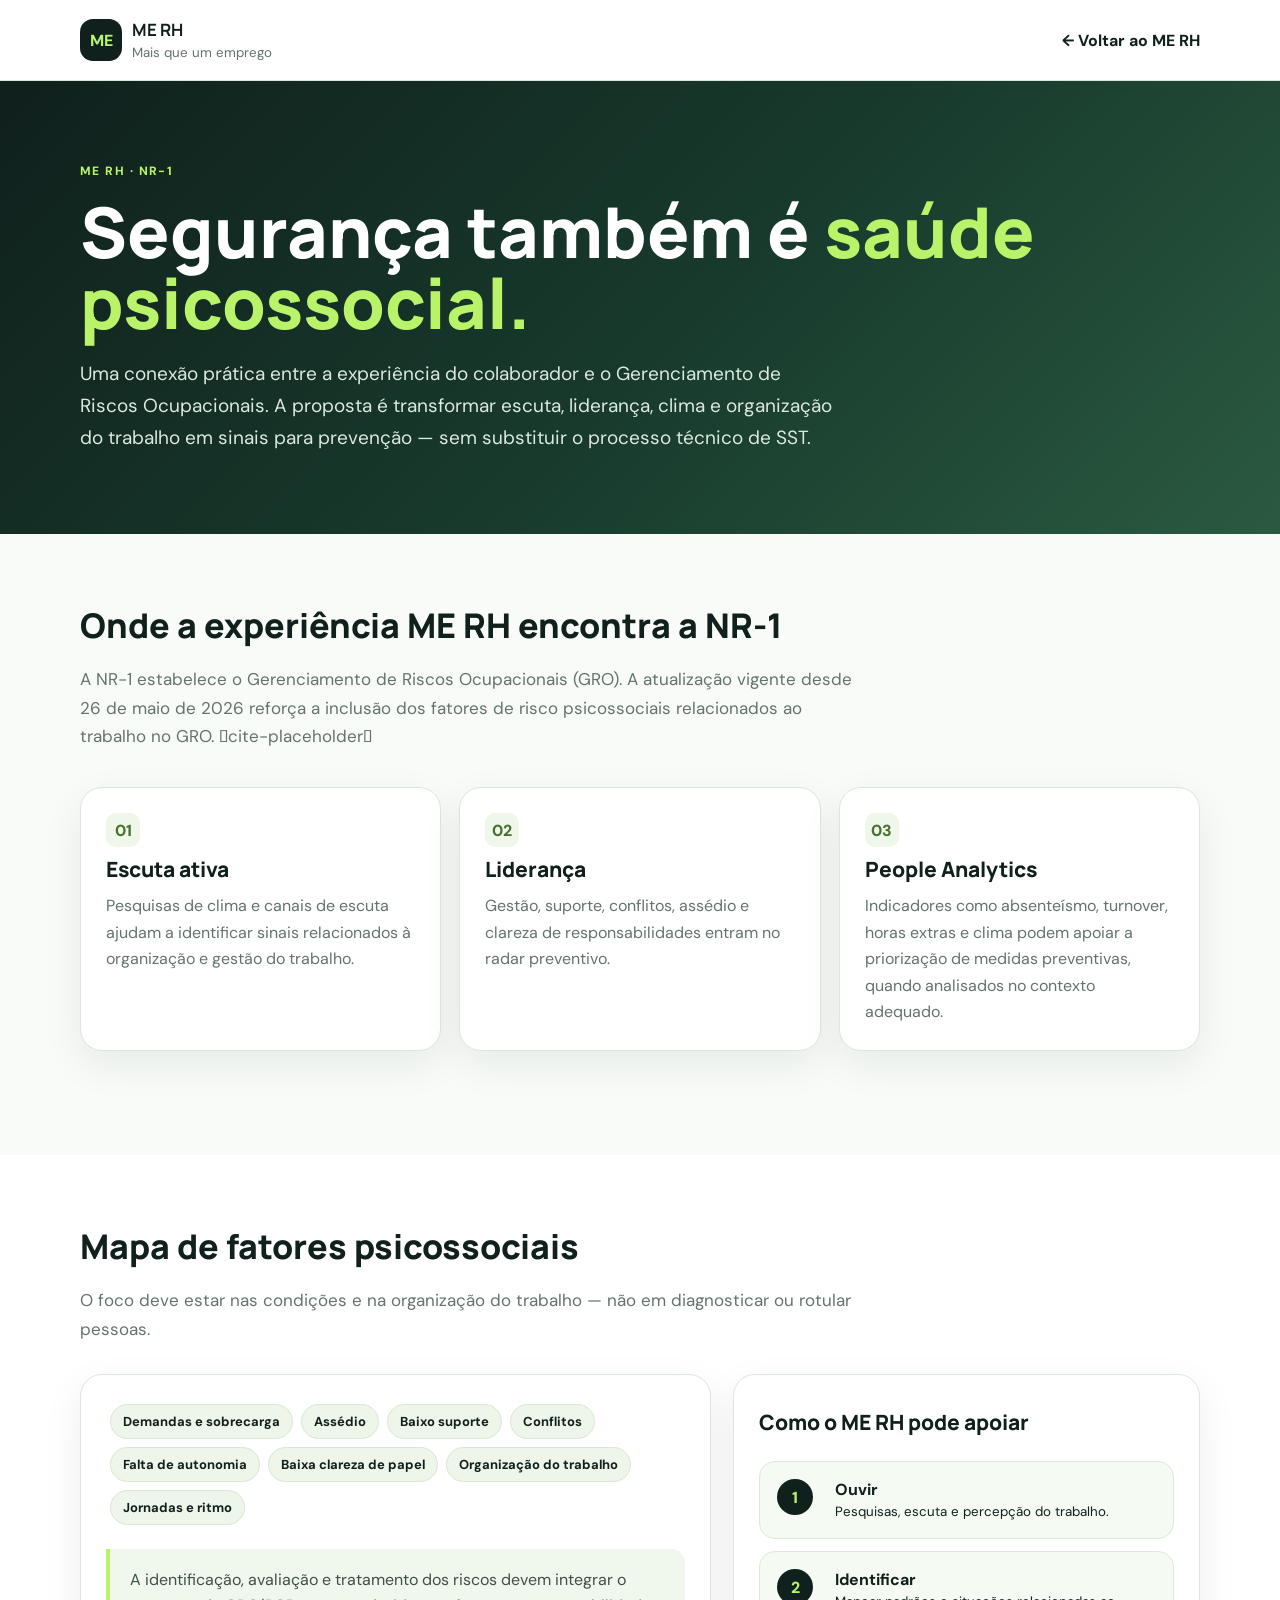
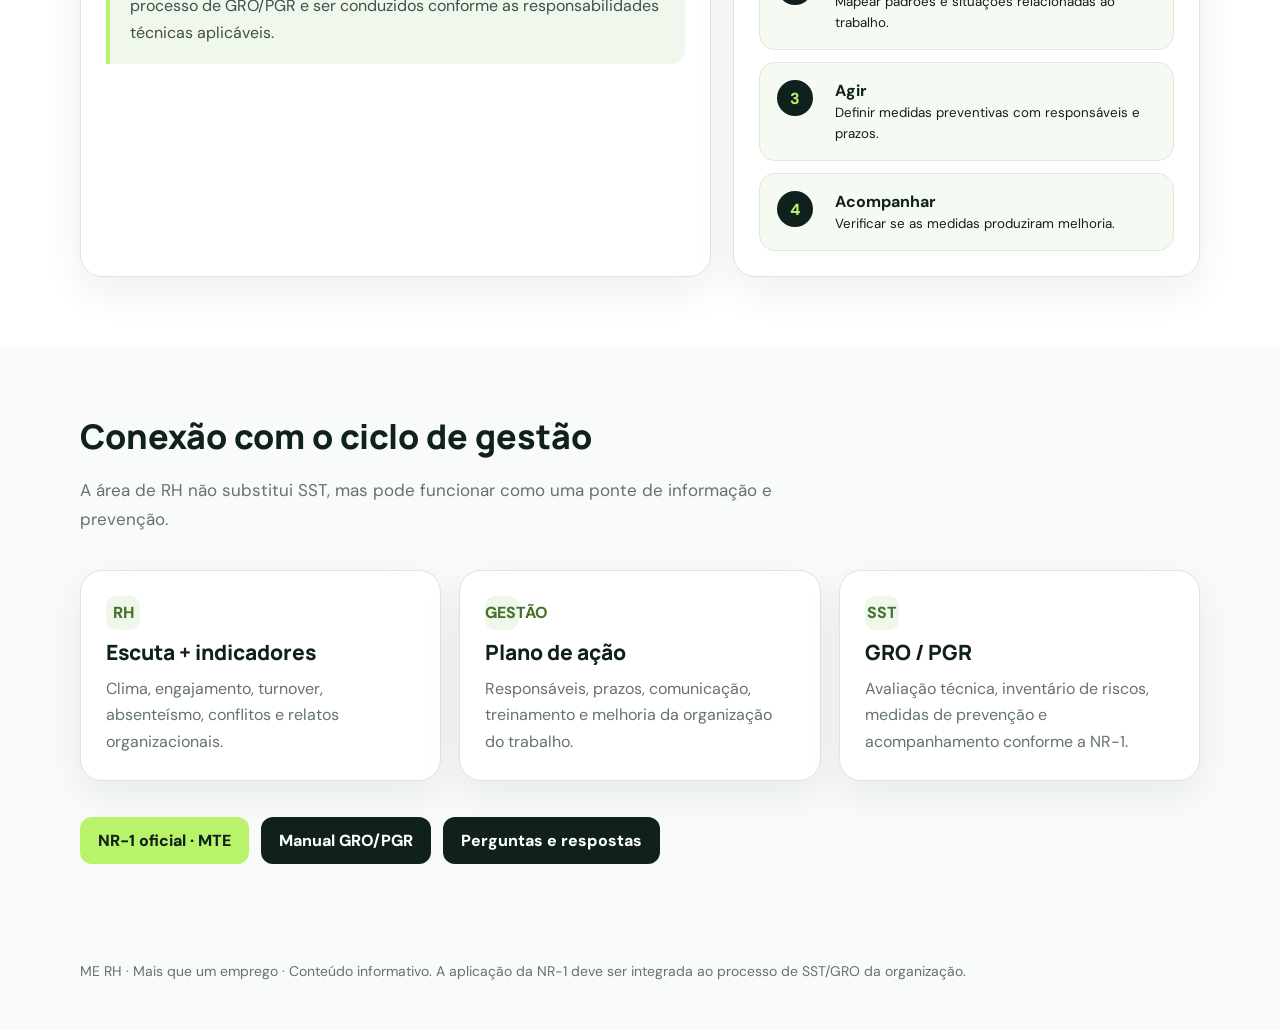
==== nr1.html @ 4c047b4d "feat: add ME RH NR-1 psychosocial risk hub" ====
<!DOCTYPE html>
<html lang="pt-BR">
<head>
<meta charset="UTF-8"><meta name="viewport" content="width=device-width,initial-scale=1.0">
<meta name="description" content="ME RH — NR-1, Gerenciamento de Riscos Ocupacionais e riscos psicossociais relacionados ao trabalho.">
<title>ME RH | NR-1 e Riscos Psicossociais</title>
<link rel="preconnect" href="https://fonts.googleapis.com"><link rel="preconnect" href="https://fonts.gstatic.com" crossorigin>
<link href="https://fonts.googleapis.com/css2?family=DM+Sans:wght@400;500;600;700&family=Manrope:wght@600;700;800&display=swap" rel="stylesheet">
<style>
:root{--ink:#10201c;--lime:#b8f36a;--soft:#eef7e9;--muted:#64736d;--line:#dbe7dc;--white:#fff}*{box-sizing:border-box}html{scroll-behavior:smooth}body{margin:0;background:#f8fbf7;color:var(--ink);font-family:'DM Sans',sans-serif}a{text-decoration:none;color:inherit}.container{width:min(1120px,92%);margin:auto}.top{padding:18px 0;background:rgba(255,255,255,.92);border-bottom:1px solid var(--line);position:sticky;top:0;z-index:10;backdrop-filter:blur(14px)}.nav{display:flex;align-items:center;justify-content:space-between;gap:20px}.brand{display:flex;align-items:center;gap:10px}.logo{width:42px;height:42px;border-radius:13px;background:var(--ink);color:var(--lime);display:grid;place-items:center;font-weight:800}.brand b{display:block;font-family:Manrope;font-size:17px}.brand small{color:var(--muted)}.back{font-weight:700}.hero{padding:78px 0 60px;background:linear-gradient(135deg,#10201c 0%,#183b2d 55%,#2b5a40 100%);color:white}.eyebrow{color:var(--lime);font-weight:800;letter-spacing:.12em;font-size:12px}.hero h1{font:800 clamp(38px,6vw,70px)/1.02 Manrope;margin:16px 0}.hero h1 span{color:var(--lime)}.hero p{max-width:760px;font-size:19px;line-height:1.7;color:#dbe9df}.grid{display:grid;grid-template-columns:repeat(3,1fr);gap:18px;margin:36px 0}.card{background:white;border:1px solid var(--line);border-radius:22px;padding:25px;box-shadow:0 14px 40px rgba(16,32,28,.07)}.card h3{margin:8px 0 10px;font:800 21px Manrope}.card p{color:var(--muted);line-height:1.65;margin:0}.num{display:inline-grid;place-items:center;width:34px;height:34px;border-radius:10px;background:var(--soft);color:#47722e;font-weight:800}.section{padding:68px 0}.section h2{font:800 34px Manrope;margin:0 0 12px}.lead{color:var(--muted);font-size:17px;line-height:1.7;max-width:780px}.risk{display:grid;grid-template-columns:1.15fr .85fr;gap:22px;margin-top:30px}.risk ul{padding-left:20px;line-height:2;color:#43524c}.pill{display:inline-block;background:#edf6e8;border:1px solid #d8e8d3;padding:8px 12px;border-radius:999px;font-size:13px;font-weight:700;margin:4px}.steps{display:grid;gap:12px;margin-top:25px}.step{display:grid;grid-template-columns:44px 1fr;gap:14px;align-items:start;padding:17px;border-radius:16px;background:#f5faf3;border:1px solid #dcead9}.step strong{display:block}.step span{width:36px;height:36px;border-radius:50%;background:var(--ink);color:var(--lime);display:grid;place-items:center;font-weight:800}.links{display:flex;flex-wrap:wrap;gap:12px;margin-top:25px}.btn{padding:13px 18px;border-radius:12px;background:var(--ink);color:white;font-weight:800}.btn.alt{background:var(--lime);color:var(--ink)}.note{border-left:4px solid var(--lime);background:#f0f7ec;padding:18px 20px;border-radius:0 14px 14px 0;color:#3f5048;line-height:1.65}.footer{padding:30px 0 50px;color:var(--muted);font-size:14px}@media(max-width:800px){.grid,.risk{grid-template-columns:1fr}.nav{align-items:flex-start}.hero{padding-top:55px}}
</style></head>
<body>
<header class="top"><div class="container nav"><a class="brand" href="/"><span class="logo">ME</span><span><b>ME RH</b><small>Mais que um emprego</small></span></a><a class="back" href="/">← Voltar ao ME RH</a></div></header>
<main>
<section class="hero"><div class="container"><span class="eyebrow">ME RH · NR-1</span><h1>Segurança também é <span>saúde psicossocial.</span></h1><p>Uma conexão prática entre a experiência do colaborador e o Gerenciamento de Riscos Ocupacionais. A proposta é transformar escuta, liderança, clima e organização do trabalho em sinais para prevenção — sem substituir o processo técnico de SST.</p></div></section>
<section class="section"><div class="container"><h2>Onde a experiência ME RH encontra a NR-1</h2><p class="lead">A NR-1 estabelece o Gerenciamento de Riscos Ocupacionais (GRO). A atualização vigente desde 26 de maio de 2026 reforça a inclusão dos fatores de risco psicossociais relacionados ao trabalho no GRO. cite-placeholder</p><div class="grid"><article class="card"><span class="num">01</span><h3>Escuta ativa</h3><p>Pesquisas de clima e canais de escuta ajudam a identificar sinais relacionados à organização e gestão do trabalho.</p></article><article class="card"><span class="num">02</span><h3>Liderança</h3><p>Gestão, suporte, conflitos, assédio e clareza de responsabilidades entram no radar preventivo.</p></article><article class="card"><span class="num">03</span><h3>People Analytics</h3><p>Indicadores como absenteísmo, turnover, horas extras e clima podem apoiar a priorização de medidas preventivas, quando analisados no contexto adequado.</p></article></div></div></section>
<section class="section" style="background:#fff"><div class="container"><h2>Mapa de fatores psicossociais</h2><p class="lead">O foco deve estar nas condições e na organização do trabalho — não em diagnosticar ou rotular pessoas.</p><div class="risk"><div class="card"><span class="pill">Demandas e sobrecarga</span><span class="pill">Assédio</span><span class="pill">Baixo suporte</span><span class="pill">Conflitos</span><span class="pill">Falta de autonomia</span><span class="pill">Baixa clareza de papel</span><span class="pill">Organização do trabalho</span><span class="pill">Jornadas e ritmo</span><div class="note" style="margin-top:20px">A identificação, avaliação e tratamento dos riscos devem integrar o processo de GRO/PGR e ser conduzidos conforme as responsabilidades técnicas aplicáveis.</div></div><div class="card"><h3>Como o ME RH pode apoiar</h3><div class="steps"><div class="step"><span>1</span><div><strong>Ouvir</strong><small>Pesquisas, escuta e percepção do trabalho.</small></div></div><div class="step"><span>2</span><div><strong>Identificar</strong><small>Mapear padrões e situações relacionadas ao trabalho.</small></div></div><div class="step"><span>3</span><div><strong>Agir</strong><small>Definir medidas preventivas com responsáveis e prazos.</small></div></div><div class="step"><span>4</span><div><strong>Acompanhar</strong><small>Verificar se as medidas produziram melhoria.</small></div></div></div></div></div></div></section>
<section class="section"><div class="container"><h2>Conexão com o ciclo de gestão</h2><p class="lead">A área de RH não substitui SST, mas pode funcionar como uma ponte de informação e prevenção.</p><div class="grid"><article class="card"><span class="num">RH</span><h3>Escuta + indicadores</h3><p>Clima, engajamento, turnover, absenteísmo, conflitos e relatos organizacionais.</p></article><article class="card"><span class="num">GESTÃO</span><h3>Plano de ação</h3><p>Responsáveis, prazos, comunicação, treinamento e melhoria da organização do trabalho.</p></article><article class="card"><span class="num">SST</span><h3>GRO / PGR</h3><p>Avaliação técnica, inventário de riscos, medidas de prevenção e acompanhamento conforme a NR-1.</p></article></div><div class="links"><a class="btn alt" href="https://www.gov.br/trabalho-e-emprego/pt-br/acesso-a-informacao/participacao-social/conselhos-e-orgaos-colegiados/comissao-tripartite-paritaria-permanente/normas-regulamentadora/normas-regulamentadoras-vigentes/nr-1" target="_blank" rel="noopener">NR-1 oficial · MTE</a><a class="btn" href="https://www.gov.br/trabalho-e-emprego/pt-br/assuntos/inspecao-do-trabalho/manuais-e-publicacoes/2026/manual_gro_pgr_da_nr_1.pdf/view" target="_blank" rel="noopener">Manual GRO/PGR</a><a class="btn" href="https://www.gov.br/trabalho-e-emprego/pt-br/noticias-e-conteudo/2026/maio/mte-publica-guia-de-perguntas-e-respostas-para-orientar-empresas-sobre-mudancas-da-nr-1" target="_blank" rel="noopener">Perguntas e respostas</a></div></div></section>
</main><footer class="footer"><div class="container">ME RH · Mais que um emprego · Conteúdo informativo. A aplicação da NR-1 deve ser integrada ao processo de SST/GRO da organização.</div></footer>
</body></html>
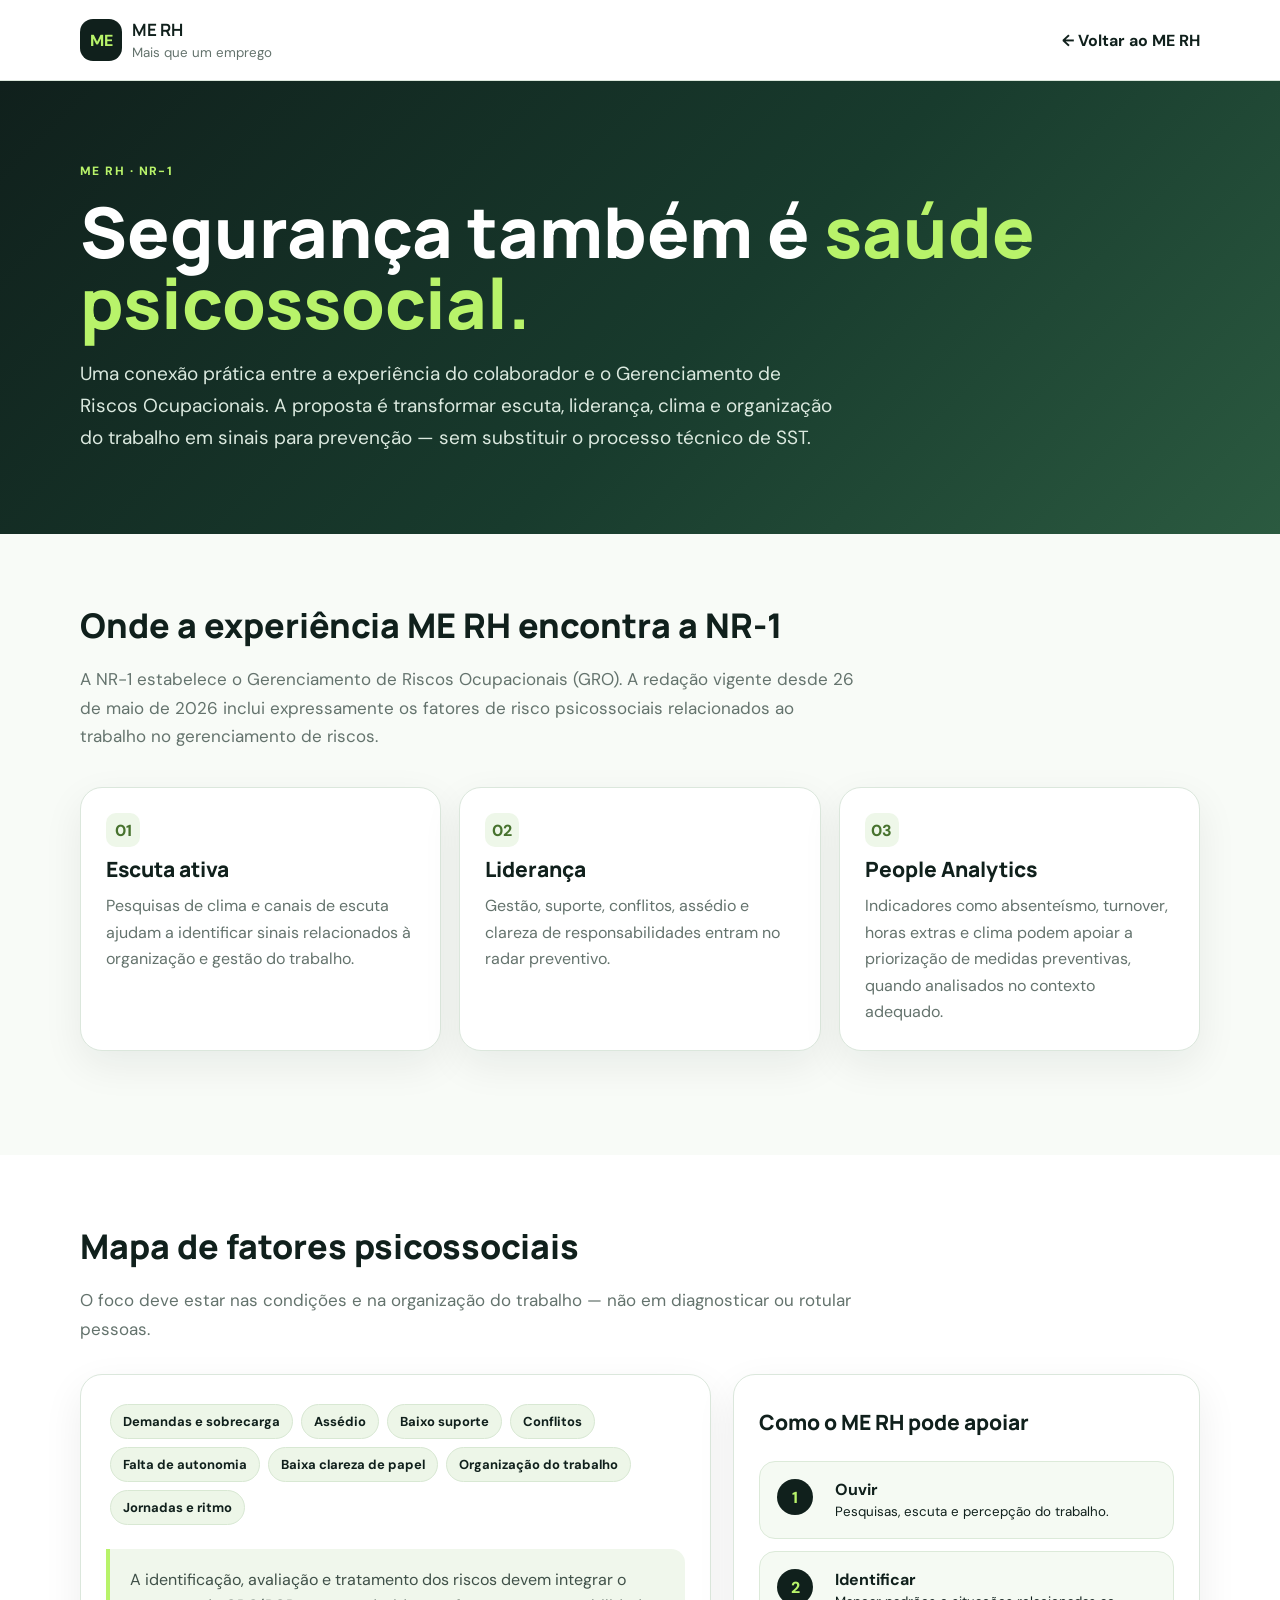
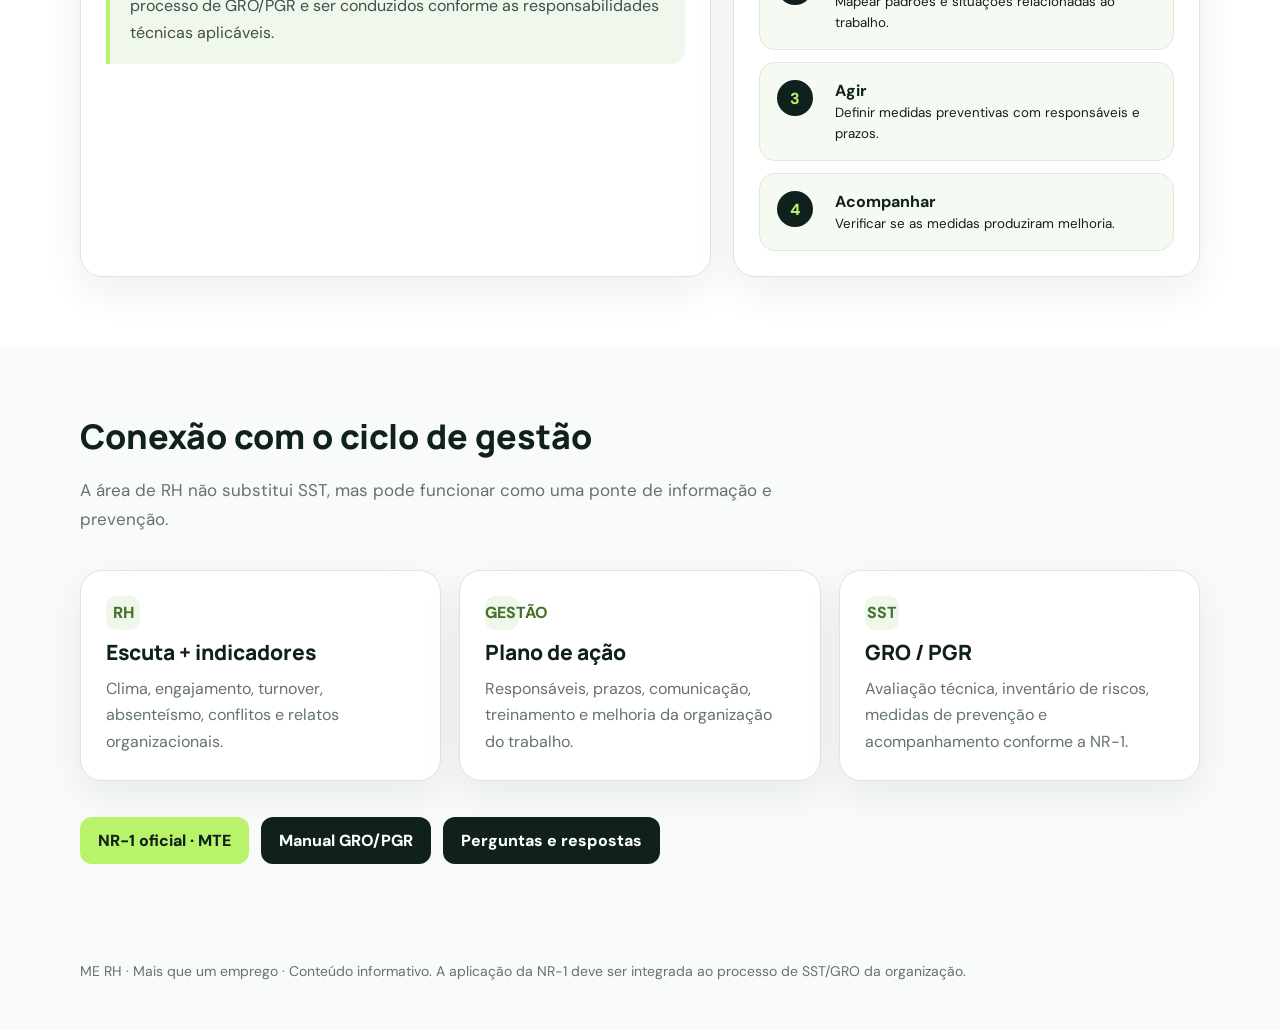
==== commit 7be8f792: "fix: remove citation placeholder from NR-1 page" ====
--- a/nr1.html
+++ b/nr1.html
@@ -7,13 +7,13 @@
 <link rel="preconnect" href="https://fonts.googleapis.com"><link rel="preconnect" href="https://fonts.gstatic.com" crossorigin>
 <link href="https://fonts.googleapis.com/css2?family=DM+Sans:wght@400;500;600;700&family=Manrope:wght@600;700;800&display=swap" rel="stylesheet">
 <style>
-:root{--ink:#10201c;--lime:#b8f36a;--soft:#eef7e9;--muted:#64736d;--line:#dbe7dc;--white:#fff}*{box-sizing:border-box}html{scroll-behavior:smooth}body{margin:0;background:#f8fbf7;color:var(--ink);font-family:'DM Sans',sans-serif}a{text-decoration:none;color:inherit}.container{width:min(1120px,92%);margin:auto}.top{padding:18px 0;background:rgba(255,255,255,.92);border-bottom:1px solid var(--line);position:sticky;top:0;z-index:10;backdrop-filter:blur(14px)}.nav{display:flex;align-items:center;justify-content:space-between;gap:20px}.brand{display:flex;align-items:center;gap:10px}.logo{width:42px;height:42px;border-radius:13px;background:var(--ink);color:var(--lime);display:grid;place-items:center;font-weight:800}.brand b{display:block;font-family:Manrope;font-size:17px}.brand small{color:var(--muted)}.back{font-weight:700}.hero{padding:78px 0 60px;background:linear-gradient(135deg,#10201c 0%,#183b2d 55%,#2b5a40 100%);color:white}.eyebrow{color:var(--lime);font-weight:800;letter-spacing:.12em;font-size:12px}.hero h1{font:800 clamp(38px,6vw,70px)/1.02 Manrope;margin:16px 0}.hero h1 span{color:var(--lime)}.hero p{max-width:760px;font-size:19px;line-height:1.7;color:#dbe9df}.grid{display:grid;grid-template-columns:repeat(3,1fr);gap:18px;margin:36px 0}.card{background:white;border:1px solid var(--line);border-radius:22px;padding:25px;box-shadow:0 14px 40px rgba(16,32,28,.07)}.card h3{margin:8px 0 10px;font:800 21px Manrope}.card p{color:var(--muted);line-height:1.65;margin:0}.num{display:inline-grid;place-items:center;width:34px;height:34px;border-radius:10px;background:var(--soft);color:#47722e;font-weight:800}.section{padding:68px 0}.section h2{font:800 34px Manrope;margin:0 0 12px}.lead{color:var(--muted);font-size:17px;line-height:1.7;max-width:780px}.risk{display:grid;grid-template-columns:1.15fr .85fr;gap:22px;margin-top:30px}.risk ul{padding-left:20px;line-height:2;color:#43524c}.pill{display:inline-block;background:#edf6e8;border:1px solid #d8e8d3;padding:8px 12px;border-radius:999px;font-size:13px;font-weight:700;margin:4px}.steps{display:grid;gap:12px;margin-top:25px}.step{display:grid;grid-template-columns:44px 1fr;gap:14px;align-items:start;padding:17px;border-radius:16px;background:#f5faf3;border:1px solid #dcead9}.step strong{display:block}.step span{width:36px;height:36px;border-radius:50%;background:var(--ink);color:var(--lime);display:grid;place-items:center;font-weight:800}.links{display:flex;flex-wrap:wrap;gap:12px;margin-top:25px}.btn{padding:13px 18px;border-radius:12px;background:var(--ink);color:white;font-weight:800}.btn.alt{background:var(--lime);color:var(--ink)}.note{border-left:4px solid var(--lime);background:#f0f7ec;padding:18px 20px;border-radius:0 14px 14px 0;color:#3f5048;line-height:1.65}.footer{padding:30px 0 50px;color:var(--muted);font-size:14px}@media(max-width:800px){.grid,.risk{grid-template-columns:1fr}.nav{align-items:flex-start}.hero{padding-top:55px}}
+:root{--ink:#10201c;--lime:#b8f36a;--soft:#eef7e9;--muted:#64736d;--line:#dbe7dc;--white:#fff}*{box-sizing:border-box}html{scroll-behavior:smooth}body{margin:0;background:#f8fbf7;color:var(--ink);font-family:'DM Sans',sans-serif}a{text-decoration:none;color:inherit}.container{width:min(1120px,92%);margin:auto}.top{padding:18px 0;background:rgba(255,255,255,.92);border-bottom:1px solid var(--line);position:sticky;top:0;z-index:10;backdrop-filter:blur(14px)}.nav{display:flex;align-items:center;justify-content:space-between;gap:20px}.brand{display:flex;align-items:center;gap:10px}.logo{width:42px;height:42px;border-radius:13px;background:var(--ink);color:var(--lime);display:grid;place-items:center;font-weight:800}.brand b{display:block;font-family:Manrope;font-size:17px}.brand small{color:var(--muted)}.back{font-weight:700}.hero{padding:78px 0 60px;background:linear-gradient(135deg,#10201c 0%,#183b2d 55%,#2b5a40 100%);color:white}.eyebrow{color:var(--lime);font-weight:800;letter-spacing:.12em;font-size:12px}.hero h1{font:800 clamp(38px,6vw,70px)/1.02 Manrope;margin:16px 0}.hero h1 span{color:var(--lime)}.hero p{max-width:760px;font-size:19px;line-height:1.7;color:#dbe9df}.grid{display:grid;grid-template-columns:repeat(3,1fr);gap:18px;margin:36px 0}.card{background:white;border:1px solid var(--line);border-radius:22px;padding:25px;box-shadow:0 14px 40px rgba(16,32,28,.07)}.card h3{margin:8px 0 10px;font:800 21px Manrope}.card p{color:var(--muted);line-height:1.65;margin:0}.num{display:inline-grid;place-items:center;width:34px;height:34px;border-radius:10px;background:var(--soft);color:#47722e;font-weight:800}.section{padding:68px 0}.section h2{font:800 34px Manrope;margin:0 0 12px}.lead{color:var(--muted);font-size:17px;line-height:1.7;max-width:780px}.risk{display:grid;grid-template-columns:1.15fr .85fr;gap:22px;margin-top:30px}.pill{display:inline-block;background:#edf6e8;border:1px solid #d8e8d3;padding:8px 12px;border-radius:999px;font-size:13px;font-weight:700;margin:4px}.steps{display:grid;gap:12px;margin-top:25px}.step{display:grid;grid-template-columns:44px 1fr;gap:14px;align-items:start;padding:17px;border-radius:16px;background:#f5faf3;border:1px solid #dcead9}.step strong{display:block}.step span{width:36px;height:36px;border-radius:50%;background:var(--ink);color:var(--lime);display:grid;place-items:center;font-weight:800}.links{display:flex;flex-wrap:wrap;gap:12px;margin-top:25px}.btn{padding:13px 18px;border-radius:12px;background:var(--ink);color:white;font-weight:800}.btn.alt{background:var(--lime);color:var(--ink)}.note{border-left:4px solid var(--lime);background:#f0f7ec;padding:18px 20px;border-radius:0 14px 14px 0;color:#3f5048;line-height:1.65}.footer{padding:30px 0 50px;color:var(--muted);font-size:14px}@media(max-width:800px){.grid,.risk{grid-template-columns:1fr}.nav{align-items:flex-start}.hero{padding-top:55px}}
 </style></head>
 <body>
 <header class="top"><div class="container nav"><a class="brand" href="/"><span class="logo">ME</span><span><b>ME RH</b><small>Mais que um emprego</small></span></a><a class="back" href="/">← Voltar ao ME RH</a></div></header>
 <main>
 <section class="hero"><div class="container"><span class="eyebrow">ME RH · NR-1</span><h1>Segurança também é <span>saúde psicossocial.</span></h1><p>Uma conexão prática entre a experiência do colaborador e o Gerenciamento de Riscos Ocupacionais. A proposta é transformar escuta, liderança, clima e organização do trabalho em sinais para prevenção — sem substituir o processo técnico de SST.</p></div></section>
-<section class="section"><div class="container"><h2>Onde a experiência ME RH encontra a NR-1</h2><p class="lead">A NR-1 estabelece o Gerenciamento de Riscos Ocupacionais (GRO). A atualização vigente desde 26 de maio de 2026 reforça a inclusão dos fatores de risco psicossociais relacionados ao trabalho no GRO. cite-placeholder</p><div class="grid"><article class="card"><span class="num">01</span><h3>Escuta ativa</h3><p>Pesquisas de clima e canais de escuta ajudam a identificar sinais relacionados à organização e gestão do trabalho.</p></article><article class="card"><span class="num">02</span><h3>Liderança</h3><p>Gestão, suporte, conflitos, assédio e clareza de responsabilidades entram no radar preventivo.</p></article><article class="card"><span class="num">03</span><h3>People Analytics</h3><p>Indicadores como absenteísmo, turnover, horas extras e clima podem apoiar a priorização de medidas preventivas, quando analisados no contexto adequado.</p></article></div></div></section>
+<section class="section"><div class="container"><h2>Onde a experiência ME RH encontra a NR-1</h2><p class="lead">A NR-1 estabelece o Gerenciamento de Riscos Ocupacionais (GRO). A redação vigente desde 26 de maio de 2026 inclui expressamente os fatores de risco psicossociais relacionados ao trabalho no gerenciamento de riscos.</p><div class="grid"><article class="card"><span class="num">01</span><h3>Escuta ativa</h3><p>Pesquisas de clima e canais de escuta ajudam a identificar sinais relacionados à organização e gestão do trabalho.</p></article><article class="card"><span class="num">02</span><h3>Liderança</h3><p>Gestão, suporte, conflitos, assédio e clareza de responsabilidades entram no radar preventivo.</p></article><article class="card"><span class="num">03</span><h3>People Analytics</h3><p>Indicadores como absenteísmo, turnover, horas extras e clima podem apoiar a priorização de medidas preventivas, quando analisados no contexto adequado.</p></article></div></div></section>
 <section class="section" style="background:#fff"><div class="container"><h2>Mapa de fatores psicossociais</h2><p class="lead">O foco deve estar nas condições e na organização do trabalho — não em diagnosticar ou rotular pessoas.</p><div class="risk"><div class="card"><span class="pill">Demandas e sobrecarga</span><span class="pill">Assédio</span><span class="pill">Baixo suporte</span><span class="pill">Conflitos</span><span class="pill">Falta de autonomia</span><span class="pill">Baixa clareza de papel</span><span class="pill">Organização do trabalho</span><span class="pill">Jornadas e ritmo</span><div class="note" style="margin-top:20px">A identificação, avaliação e tratamento dos riscos devem integrar o processo de GRO/PGR e ser conduzidos conforme as responsabilidades técnicas aplicáveis.</div></div><div class="card"><h3>Como o ME RH pode apoiar</h3><div class="steps"><div class="step"><span>1</span><div><strong>Ouvir</strong><small>Pesquisas, escuta e percepção do trabalho.</small></div></div><div class="step"><span>2</span><div><strong>Identificar</strong><small>Mapear padrões e situações relacionadas ao trabalho.</small></div></div><div class="step"><span>3</span><div><strong>Agir</strong><small>Definir medidas preventivas com responsáveis e prazos.</small></div></div><div class="step"><span>4</span><div><strong>Acompanhar</strong><small>Verificar se as medidas produziram melhoria.</small></div></div></div></div></div></div></section>
 <section class="section"><div class="container"><h2>Conexão com o ciclo de gestão</h2><p class="lead">A área de RH não substitui SST, mas pode funcionar como uma ponte de informação e prevenção.</p><div class="grid"><article class="card"><span class="num">RH</span><h3>Escuta + indicadores</h3><p>Clima, engajamento, turnover, absenteísmo, conflitos e relatos organizacionais.</p></article><article class="card"><span class="num">GESTÃO</span><h3>Plano de ação</h3><p>Responsáveis, prazos, comunicação, treinamento e melhoria da organização do trabalho.</p></article><article class="card"><span class="num">SST</span><h3>GRO / PGR</h3><p>Avaliação técnica, inventário de riscos, medidas de prevenção e acompanhamento conforme a NR-1.</p></article></div><div class="links"><a class="btn alt" href="https://www.gov.br/trabalho-e-emprego/pt-br/acesso-a-informacao/participacao-social/conselhos-e-orgaos-colegiados/comissao-tripartite-paritaria-permanente/normas-regulamentadora/normas-regulamentadoras-vigentes/nr-1" target="_blank" rel="noopener">NR-1 oficial · MTE</a><a class="btn" href="https://www.gov.br/trabalho-e-emprego/pt-br/assuntos/inspecao-do-trabalho/manuais-e-publicacoes/2026/manual_gro_pgr_da_nr_1.pdf/view" target="_blank" rel="noopener">Manual GRO/PGR</a><a class="btn" href="https://www.gov.br/trabalho-e-emprego/pt-br/noticias-e-conteudo/2026/maio/mte-publica-guia-de-perguntas-e-respostas-para-orientar-empresas-sobre-mudancas-da-nr-1" target="_blank" rel="noopener">Perguntas e respostas</a></div></div></section>
 </main><footer class="footer"><div class="container">ME RH · Mais que um emprego · Conteúdo informativo. A aplicação da NR-1 deve ser integrada ao processo de SST/GRO da organização.</div></footer>
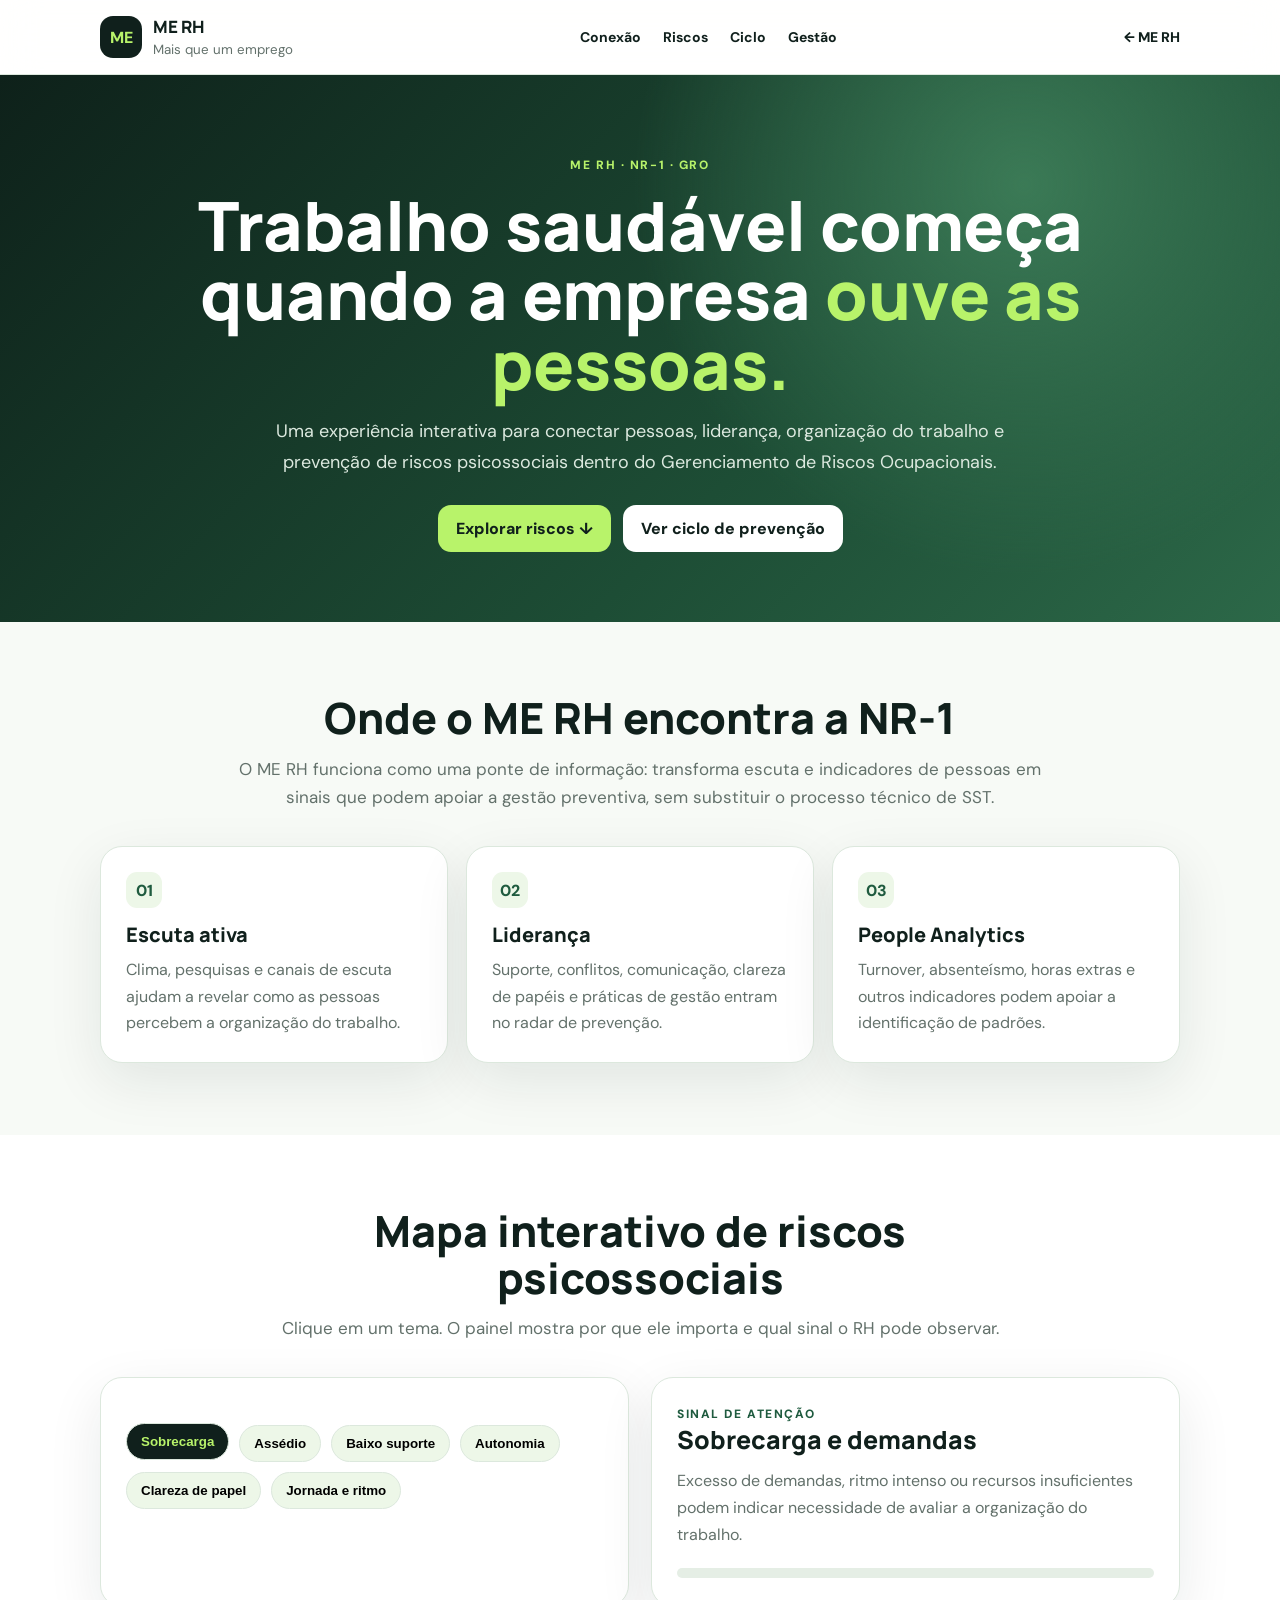
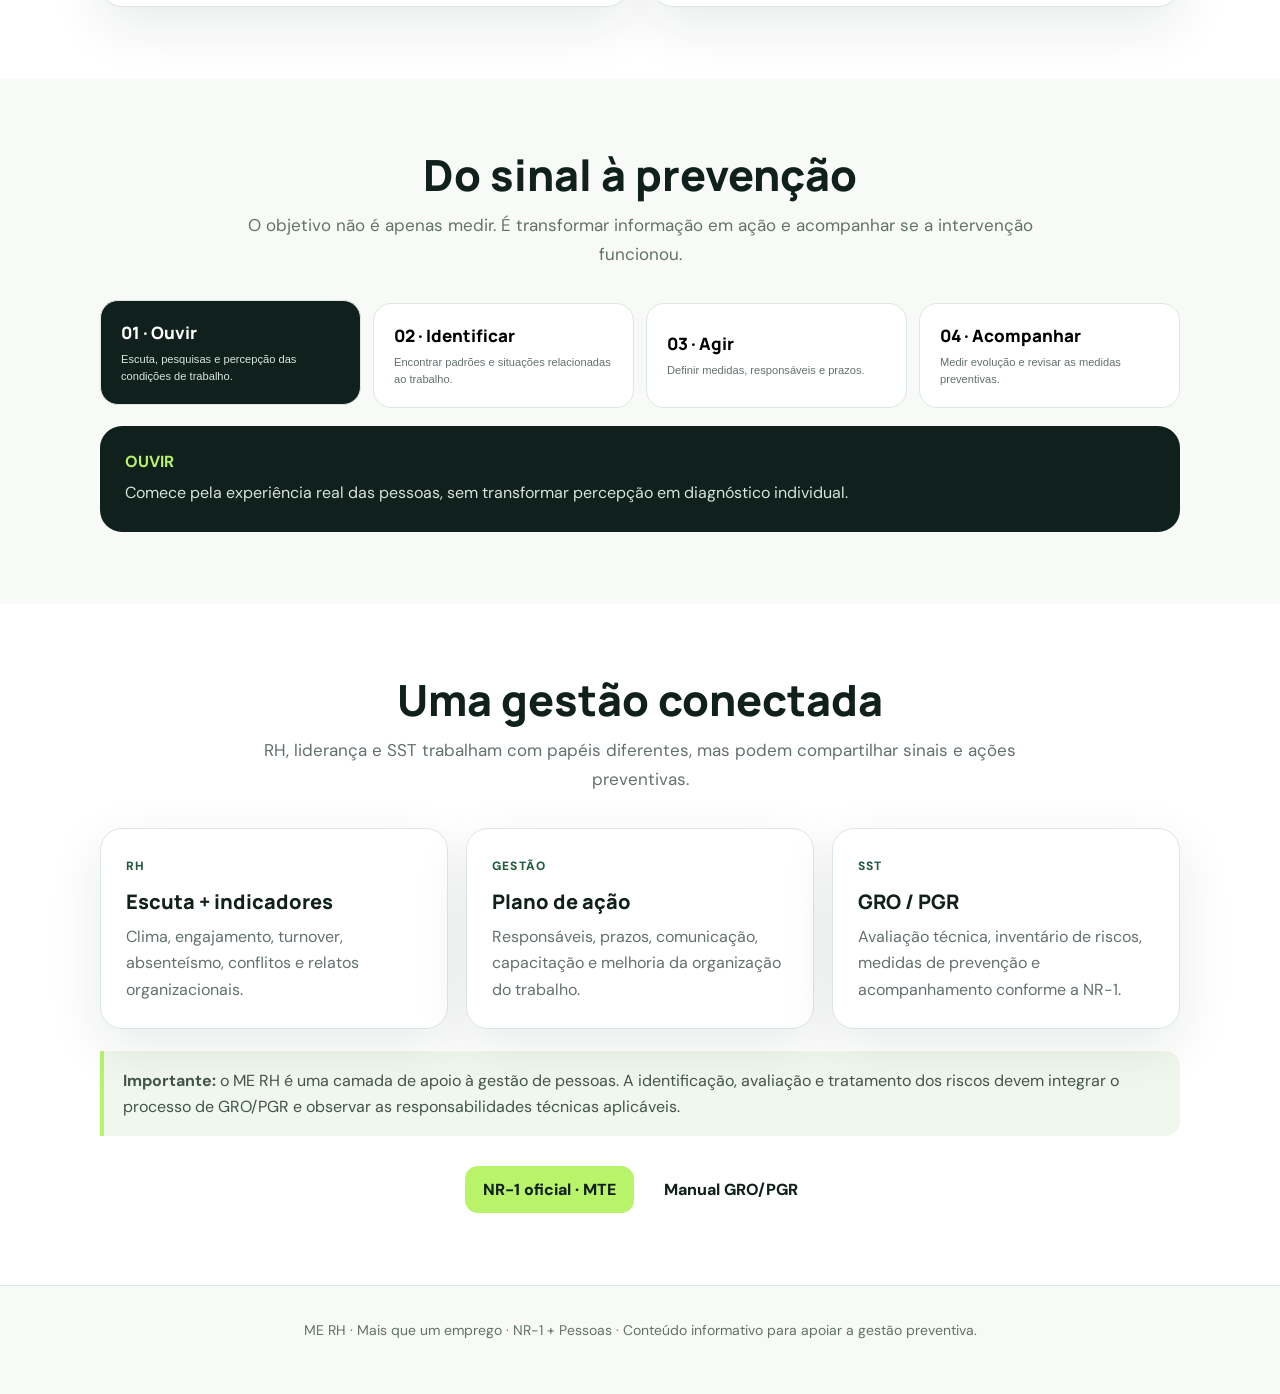
==== commit 20911b9f: "Refaz página NR-1 com layout centralizado e interativo" ====
--- a/nr1.html
+++ b/nr1.html
@@ -2,19 +2,27 @@
 <html lang="pt-BR">
 <head>
 <meta charset="UTF-8"><meta name="viewport" content="width=device-width,initial-scale=1.0">
-<meta name="description" content="ME RH — NR-1, Gerenciamento de Riscos Ocupacionais e riscos psicossociais relacionados ao trabalho.">
-<title>ME RH | NR-1 e Riscos Psicossociais</title>
+<meta name="description" content="ME RH — NR-1, GRO e riscos psicossociais relacionados ao trabalho.">
+<title>ME RH | NR-1 + Pessoas</title>
 <link rel="preconnect" href="https://fonts.googleapis.com"><link rel="preconnect" href="https://fonts.gstatic.com" crossorigin>
 <link href="https://fonts.googleapis.com/css2?family=DM+Sans:wght@400;500;600;700&family=Manrope:wght@600;700;800&display=swap" rel="stylesheet">
 <style>
-:root{--ink:#10201c;--lime:#b8f36a;--soft:#eef7e9;--muted:#64736d;--line:#dbe7dc;--white:#fff}*{box-sizing:border-box}html{scroll-behavior:smooth}body{margin:0;background:#f8fbf7;color:var(--ink);font-family:'DM Sans',sans-serif}a{text-decoration:none;color:inherit}.container{width:min(1120px,92%);margin:auto}.top{padding:18px 0;background:rgba(255,255,255,.92);border-bottom:1px solid var(--line);position:sticky;top:0;z-index:10;backdrop-filter:blur(14px)}.nav{display:flex;align-items:center;justify-content:space-between;gap:20px}.brand{display:flex;align-items:center;gap:10px}.logo{width:42px;height:42px;border-radius:13px;background:var(--ink);color:var(--lime);display:grid;place-items:center;font-weight:800}.brand b{display:block;font-family:Manrope;font-size:17px}.brand small{color:var(--muted)}.back{font-weight:700}.hero{padding:78px 0 60px;background:linear-gradient(135deg,#10201c 0%,#183b2d 55%,#2b5a40 100%);color:white}.eyebrow{color:var(--lime);font-weight:800;letter-spacing:.12em;font-size:12px}.hero h1{font:800 clamp(38px,6vw,70px)/1.02 Manrope;margin:16px 0}.hero h1 span{color:var(--lime)}.hero p{max-width:760px;font-size:19px;line-height:1.7;color:#dbe9df}.grid{display:grid;grid-template-columns:repeat(3,1fr);gap:18px;margin:36px 0}.card{background:white;border:1px solid var(--line);border-radius:22px;padding:25px;box-shadow:0 14px 40px rgba(16,32,28,.07)}.card h3{margin:8px 0 10px;font:800 21px Manrope}.card p{color:var(--muted);line-height:1.65;margin:0}.num{display:inline-grid;place-items:center;width:34px;height:34px;border-radius:10px;background:var(--soft);color:#47722e;font-weight:800}.section{padding:68px 0}.section h2{font:800 34px Manrope;margin:0 0 12px}.lead{color:var(--muted);font-size:17px;line-height:1.7;max-width:780px}.risk{display:grid;grid-template-columns:1.15fr .85fr;gap:22px;margin-top:30px}.pill{display:inline-block;background:#edf6e8;border:1px solid #d8e8d3;padding:8px 12px;border-radius:999px;font-size:13px;font-weight:700;margin:4px}.steps{display:grid;gap:12px;margin-top:25px}.step{display:grid;grid-template-columns:44px 1fr;gap:14px;align-items:start;padding:17px;border-radius:16px;background:#f5faf3;border:1px solid #dcead9}.step strong{display:block}.step span{width:36px;height:36px;border-radius:50%;background:var(--ink);color:var(--lime);display:grid;place-items:center;font-weight:800}.links{display:flex;flex-wrap:wrap;gap:12px;margin-top:25px}.btn{padding:13px 18px;border-radius:12px;background:var(--ink);color:white;font-weight:800}.btn.alt{background:var(--lime);color:var(--ink)}.note{border-left:4px solid var(--lime);background:#f0f7ec;padding:18px 20px;border-radius:0 14px 14px 0;color:#3f5048;line-height:1.65}.footer{padding:30px 0 50px;color:var(--muted);font-size:14px}@media(max-width:800px){.grid,.risk{grid-template-columns:1fr}.nav{align-items:flex-start}.hero{padding-top:55px}}
+:root{--ink:#10201c;--green:#1f5b3f;--lime:#b8f36a;--soft:#edf7e8;--bg:#f7faf6;--muted:#63716b;--line:#dce8dd;--white:#fff;--shadow:0 18px 55px rgba(16,32,28,.09)}*{box-sizing:border-box}html{scroll-behavior:smooth}body{margin:0;background:var(--bg);color:var(--ink);font-family:'DM Sans',sans-serif}a{text-decoration:none;color:inherit}.container{width:min(1080px,calc(100% - 40px));margin-inline:auto}.top{position:sticky;top:0;z-index:50;background:rgba(255,255,255,.9);border-bottom:1px solid var(--line);backdrop-filter:blur(18px)}.nav{min-height:74px;display:flex;align-items:center;justify-content:space-between;gap:24px}.brand{display:flex;align-items:center;gap:11px}.logo{width:42px;height:42px;border-radius:13px;background:var(--ink);color:var(--lime);display:grid;place-items:center;font-weight:800}.brand b{display:block;font:800 17px Manrope}.brand small{color:var(--muted)}.navlinks{display:flex;gap:22px;font-size:14px;font-weight:700}.navlinks a:hover{color:var(--green)}.back{font-size:14px;font-weight:800}.hero{padding:78px 0 70px;background:radial-gradient(circle at 80% 20%,#3b7a56 0,transparent 35%),linear-gradient(135deg,#0e211a,#1d4d35 62%,#2c6848);color:white}.hero-inner{max-width:920px;margin:auto;text-align:center}.eyebrow{color:var(--lime);font-weight:800;letter-spacing:.13em;font-size:12px}.hero h1{font:800 clamp(40px,6vw,68px)/1.02 Manrope;margin:17px 0}.hero h1 span{color:var(--lime)}.hero p{max-width:780px;margin:0 auto;color:#dce9df;font-size:18px;line-height:1.7}.hero-actions{display:flex;justify-content:center;gap:12px;flex-wrap:wrap;margin-top:28px}.btn{display:inline-flex;align-items:center;justify-content:center;padding:13px 18px;border-radius:13px;background:var(--lime);color:var(--ink);font-weight:800}.btn.dark{background:#fff;color:var(--ink)}.section{padding:72px 0}.section.alt{background:#fff}.section-head{text-align:center;max-width:820px;margin:0 auto 34px}.section h2{font:800 clamp(30px,4vw,43px)/1.1 Manrope;margin:0 0 13px}.lead{color:var(--muted);font-size:17px;line-height:1.7;margin:0}.cards{display:grid;grid-template-columns:repeat(3,1fr);gap:18px}.card{background:#fff;border:1px solid var(--line);border-radius:22px;padding:25px;box-shadow:var(--shadow)}.card h3{font:800 20px Manrope;margin:13px 0 9px}.card p{margin:0;color:var(--muted);line-height:1.65}.num{display:grid;place-items:center;width:36px;height:36px;border-radius:11px;background:var(--soft);color:var(--green);font-weight:800}.interactive{display:grid;grid-template-columns:1fr 1fr;gap:22px;align-items:stretch}.risk-list{display:flex;flex-wrap:wrap;gap:10px;margin-top:22px}.risk{border:1px solid var(--line);background:var(--soft);border-radius:999px;padding:10px 14px;font-weight:700;cursor:pointer;transition:.2s}.risk:hover,.risk.active{background:var(--ink);color:var(--lime);transform:translateY(-2px)}.risk-info{min-height:230px;display:flex;flex-direction:column;justify-content:center}.risk-info h3{font:800 25px Manrope;margin:0 0 10px}.risk-info p{color:var(--muted);line-height:1.7}.score{margin-top:20px;height:10px;background:#e5eee5;border-radius:99px;overflow:hidden}.score i{display:block;height:100%;width:0;background:var(--green);border-radius:99px;transition:.4s}.flow{display:grid;grid-template-columns:repeat(4,1fr);gap:12px;margin-top:30px}.flow button{border:1px solid var(--line);background:#fff;border-radius:18px;padding:20px;text-align:left;cursor:pointer;transition:.2s}.flow button.active,.flow button:hover{background:var(--ink);color:#fff;transform:translateY(-3px)}.flow b{display:block;font:800 17px Manrope;margin-bottom:7px}.flow small{line-height:1.5;color:var(--muted)}.flow button.active small{color:#d8e5dc}.flow-detail{margin-top:18px;background:var(--ink);color:#fff;border-radius:22px;padding:25px}.flow-detail strong{color:var(--lime)}.flow-detail p{margin:8px 0 0;color:#d6e3db;line-height:1.65}.matrix{display:grid;grid-template-columns:repeat(3,1fr);gap:18px}.matrix .card{min-height:190px}.matrix .tag{font-size:12px;letter-spacing:.1em;font-weight:800;color:var(--green)}.official{display:flex;justify-content:center;gap:12px;flex-wrap:wrap;margin-top:30px}.note{margin-top:22px;border-left:4px solid var(--lime);background:#f0f7ec;padding:17px 19px;border-radius:0 15px 15px 0;color:#44534c;line-height:1.6}.footer{padding:35px 0 55px;text-align:center;color:var(--muted);font-size:14px;border-top:1px solid var(--line)}
+@media(max-width:800px){.navlinks{display:none}.container{width:min(100% - 28px,1080px)}.hero{padding:58px 0}.cards,.interactive,.matrix{grid-template-columns:1fr}.flow{grid-template-columns:1fr 1fr}.section{padding:55px 0}}
+@media(max-width:480px){.flow{grid-template-columns:1fr}.hero h1{font-size:40px}}
 </style></head>
 <body>
-<header class="top"><div class="container nav"><a class="brand" href="/"><span class="logo">ME</span><span><b>ME RH</b><small>Mais que um emprego</small></span></a><a class="back" href="/">← Voltar ao ME RH</a></div></header>
+<header class="top"><div class="container nav"><a class="brand" href="/"><span class="logo">ME</span><span><b>ME RH</b><small>Mais que um emprego</small></span></a><nav class="navlinks"><a href="#conexao">Conexão</a><a href="#riscos">Riscos</a><a href="#ciclo">Ciclo</a><a href="#gestao">Gestão</a></nav><a class="back" href="/">← ME RH</a></div></header>
 <main>
-<section class="hero"><div class="container"><span class="eyebrow">ME RH · NR-1</span><h1>Segurança também é <span>saúde psicossocial.</span></h1><p>Uma conexão prática entre a experiência do colaborador e o Gerenciamento de Riscos Ocupacionais. A proposta é transformar escuta, liderança, clima e organização do trabalho em sinais para prevenção — sem substituir o processo técnico de SST.</p></div></section>
-<section class="section"><div class="container"><h2>Onde a experiência ME RH encontra a NR-1</h2><p class="lead">A NR-1 estabelece o Gerenciamento de Riscos Ocupacionais (GRO). A redação vigente desde 26 de maio de 2026 inclui expressamente os fatores de risco psicossociais relacionados ao trabalho no gerenciamento de riscos.</p><div class="grid"><article class="card"><span class="num">01</span><h3>Escuta ativa</h3><p>Pesquisas de clima e canais de escuta ajudam a identificar sinais relacionados à organização e gestão do trabalho.</p></article><article class="card"><span class="num">02</span><h3>Liderança</h3><p>Gestão, suporte, conflitos, assédio e clareza de responsabilidades entram no radar preventivo.</p></article><article class="card"><span class="num">03</span><h3>People Analytics</h3><p>Indicadores como absenteísmo, turnover, horas extras e clima podem apoiar a priorização de medidas preventivas, quando analisados no contexto adequado.</p></article></div></div></section>
-<section class="section" style="background:#fff"><div class="container"><h2>Mapa de fatores psicossociais</h2><p class="lead">O foco deve estar nas condições e na organização do trabalho — não em diagnosticar ou rotular pessoas.</p><div class="risk"><div class="card"><span class="pill">Demandas e sobrecarga</span><span class="pill">Assédio</span><span class="pill">Baixo suporte</span><span class="pill">Conflitos</span><span class="pill">Falta de autonomia</span><span class="pill">Baixa clareza de papel</span><span class="pill">Organização do trabalho</span><span class="pill">Jornadas e ritmo</span><div class="note" style="margin-top:20px">A identificação, avaliação e tratamento dos riscos devem integrar o processo de GRO/PGR e ser conduzidos conforme as responsabilidades técnicas aplicáveis.</div></div><div class="card"><h3>Como o ME RH pode apoiar</h3><div class="steps"><div class="step"><span>1</span><div><strong>Ouvir</strong><small>Pesquisas, escuta e percepção do trabalho.</small></div></div><div class="step"><span>2</span><div><strong>Identificar</strong><small>Mapear padrões e situações relacionadas ao trabalho.</small></div></div><div class="step"><span>3</span><div><strong>Agir</strong><small>Definir medidas preventivas com responsáveis e prazos.</small></div></div><div class="step"><span>4</span><div><strong>Acompanhar</strong><small>Verificar se as medidas produziram melhoria.</small></div></div></div></div></div></div></section>
-<section class="section"><div class="container"><h2>Conexão com o ciclo de gestão</h2><p class="lead">A área de RH não substitui SST, mas pode funcionar como uma ponte de informação e prevenção.</p><div class="grid"><article class="card"><span class="num">RH</span><h3>Escuta + indicadores</h3><p>Clima, engajamento, turnover, absenteísmo, conflitos e relatos organizacionais.</p></article><article class="card"><span class="num">GESTÃO</span><h3>Plano de ação</h3><p>Responsáveis, prazos, comunicação, treinamento e melhoria da organização do trabalho.</p></article><article class="card"><span class="num">SST</span><h3>GRO / PGR</h3><p>Avaliação técnica, inventário de riscos, medidas de prevenção e acompanhamento conforme a NR-1.</p></article></div><div class="links"><a class="btn alt" href="https://www.gov.br/trabalho-e-emprego/pt-br/acesso-a-informacao/participacao-social/conselhos-e-orgaos-colegiados/comissao-tripartite-paritaria-permanente/normas-regulamentadora/normas-regulamentadoras-vigentes/nr-1" target="_blank" rel="noopener">NR-1 oficial · MTE</a><a class="btn" href="https://www.gov.br/trabalho-e-emprego/pt-br/assuntos/inspecao-do-trabalho/manuais-e-publicacoes/2026/manual_gro_pgr_da_nr_1.pdf/view" target="_blank" rel="noopener">Manual GRO/PGR</a><a class="btn" href="https://www.gov.br/trabalho-e-emprego/pt-br/noticias-e-conteudo/2026/maio/mte-publica-guia-de-perguntas-e-respostas-para-orientar-empresas-sobre-mudancas-da-nr-1" target="_blank" rel="noopener">Perguntas e respostas</a></div></div></section>
-</main><footer class="footer"><div class="container">ME RH · Mais que um emprego · Conteúdo informativo. A aplicação da NR-1 deve ser integrada ao processo de SST/GRO da organização.</div></footer>
-</body></html>+<section class="hero"><div class="container hero-inner"><span class="eyebrow">ME RH · NR-1 · GRO</span><h1>Trabalho saudável começa quando a empresa <span>ouve as pessoas.</span></h1><p>Uma experiência interativa para conectar pessoas, liderança, organização do trabalho e prevenção de riscos psicossociais dentro do Gerenciamento de Riscos Ocupacionais.</p><div class="hero-actions"><a class="btn" href="#riscos">Explorar riscos ↓</a><a class="btn dark" href="#ciclo">Ver ciclo de prevenção</a></div></div></section>
+<section class="section" id="conexao"><div class="container"><div class="section-head"><h2>Onde o ME RH encontra a NR-1</h2><p class="lead">O ME RH funciona como uma ponte de informação: transforma escuta e indicadores de pessoas em sinais que podem apoiar a gestão preventiva, sem substituir o processo técnico de SST.</p></div><div class="cards"><article class="card"><span class="num">01</span><h3>Escuta ativa</h3><p>Clima, pesquisas e canais de escuta ajudam a revelar como as pessoas percebem a organização do trabalho.</p></article><article class="card"><span class="num">02</span><h3>Liderança</h3><p>Suporte, conflitos, comunicação, clareza de papéis e práticas de gestão entram no radar de prevenção.</p></article><article class="card"><span class="num">03</span><h3>People Analytics</h3><p>Turnover, absenteísmo, horas extras e outros indicadores podem apoiar a identificação de padrões.</p></article></div></div></section>
+<section class="section alt" id="riscos"><div class="container"><div class="section-head"><h2>Mapa interativo de riscos psicossociais</h2><p class="lead">Clique em um tema. O painel mostra por que ele importa e qual sinal o RH pode observar.</p></div><div class="interactive"><div class="card"><div class="risk-list"><button class="risk active" data-risk="sobrecarga">Sobrecarga</button><button class="risk" data-risk="assedio">Assédio</button><button class="risk" data-risk="suporte">Baixo suporte</button><button class="risk" data-risk="autonomia">Autonomia</button><button class="risk" data-risk="clareza">Clareza de papel</button><button class="risk" data-risk="jornada">Jornada e ritmo</button></div></div><div class="card risk-info"><span class="eyebrow" style="color:var(--green)">SINAL DE ATENÇÃO</span><h3 id="riskTitle">Sobrecarga e demandas</h3><p id="riskText">Excesso de demandas, ritmo intenso ou recursos insuficientes podem indicar necessidade de avaliar a organização do trabalho.</p><div class="score"><i id="riskBar"></i></div></div></div></div></section>
+<section class="section" id="ciclo"><div class="container"><div class="section-head"><h2>Do sinal à prevenção</h2><p class="lead">O objetivo não é apenas medir. É transformar informação em ação e acompanhar se a intervenção funcionou.</p></div><div class="flow"><button class="active" data-step="0"><b>01 · Ouvir</b><small>Escuta, pesquisas e percepção das condições de trabalho.</small></button><button data-step="1"><b>02 · Identificar</b><small>Encontrar padrões e situações relacionadas ao trabalho.</small></button><button data-step="2"><b>03 · Agir</b><small>Definir medidas, responsáveis e prazos.</small></button><button data-step="3"><b>04 · Acompanhar</b><small>Medir evolução e revisar as medidas preventivas.</small></button></div><div class="flow-detail"><strong id="flowTitle">OUVIR</strong><p id="flowText">Comece pela experiência real das pessoas, sem transformar percepção em diagnóstico individual.</p></div></div></section>
+<section class="section alt" id="gestao"><div class="container"><div class="section-head"><h2>Uma gestão conectada</h2><p class="lead">RH, liderança e SST trabalham com papéis diferentes, mas podem compartilhar sinais e ações preventivas.</p></div><div class="matrix"><article class="card"><span class="tag">RH</span><h3>Escuta + indicadores</h3><p>Clima, engajamento, turnover, absenteísmo, conflitos e relatos organizacionais.</p></article><article class="card"><span class="tag">GESTÃO</span><h3>Plano de ação</h3><p>Responsáveis, prazos, comunicação, capacitação e melhoria da organização do trabalho.</p></article><article class="card"><span class="tag">SST</span><h3>GRO / PGR</h3><p>Avaliação técnica, inventário de riscos, medidas de prevenção e acompanhamento conforme a NR-1.</p></article></div><div class="note"><b>Importante:</b> o ME RH é uma camada de apoio à gestão de pessoas. A identificação, avaliação e tratamento dos riscos devem integrar o processo de GRO/PGR e observar as responsabilidades técnicas aplicáveis.</div><div class="official"><a class="btn" href="https://www.gov.br/trabalho-e-emprego/pt-br/acesso-a-informacao/participacao-social/conselhos-e-orgaos-colegiados/comissao-tripartite-paritaria-permanente/normas-regulamentadora/normas-regulamentadoras-vigentes/nr-1" target="_blank" rel="noopener">NR-1 oficial · MTE</a><a class="btn dark" href="https://www.gov.br/trabalho-e-emprego/pt-br/assuntos/inspecao-do-trabalho/manuais-e-publicacoes/2026/manual_gro_pgr_da_nr_1.pdf/view" target="_blank" rel="noopener">Manual GRO/PGR</a></div></div></section>
+</main><footer class="footer"><div class="container">ME RH · Mais que um emprego · NR-1 + Pessoas · Conteúdo informativo para apoiar a gestão preventiva.</div></footer>
+<script>
+const risks={sobrecarga:['Sobrecarga e demandas','Excesso de demandas, ritmo intenso ou recursos insuficientes podem indicar necessidade de avaliar a organização do trabalho.',90],assedio:['Assédio e violência','Situações de violência, constrangimento ou assédio exigem atenção, canais adequados e medidas preventivas.',95],suporte:['Baixo suporte','Falta de apoio da liderança ou da equipe pode afetar a experiência e sinalizar problemas de organização do trabalho.',78],autonomia:['Baixa autonomia','Pouco controle sobre como executar o trabalho pode ser um fator relevante para a análise das condições de trabalho.',70],clareza:['Falta de clareza de papel','Responsabilidades e expectativas pouco claras podem gerar conflitos, retrabalho e pressão desnecessária.',72],jornada:['Jornada e ritmo','Ritmo excessivo, jornadas inadequadas ou dificuldade de recuperação merecem análise dentro do contexto de trabalho.',86]};
+document.querySelectorAll('.risk').forEach(b=>b.onclick=()=>{document.querySelectorAll('.risk').forEach(x=>x.classList.remove('active'));b.classList.add('active');const d=risks[b.dataset.risk];riskTitle.textContent=d[0];riskText.textContent=d[1];riskBar.style.width=d[2]+'%'});
+const steps=[['OUVIR','Comece pela experiência real das pessoas, sem transformar percepção em diagnóstico individual.'],['IDENTIFICAR','Cruze sinais e contexto do trabalho para entender onde existe maior necessidade de atenção.'],['AGIR','Defina medidas preventivas, responsáveis, prazos e comunicação clara para a organização.'],['ACOMPANHAR','Verifique resultados, escute novamente e ajuste as medidas quando necessário.']];
+document.querySelectorAll('.flow button').forEach(b=>b.onclick=()=>{document.querySelectorAll('.flow button').forEach(x=>x.classList.remove('active'));b.classList.add('active');const d=steps[+b.dataset.step];flowTitle.textContent=d[0];flowText.textContent=d[1]});
+</script></body></html>
